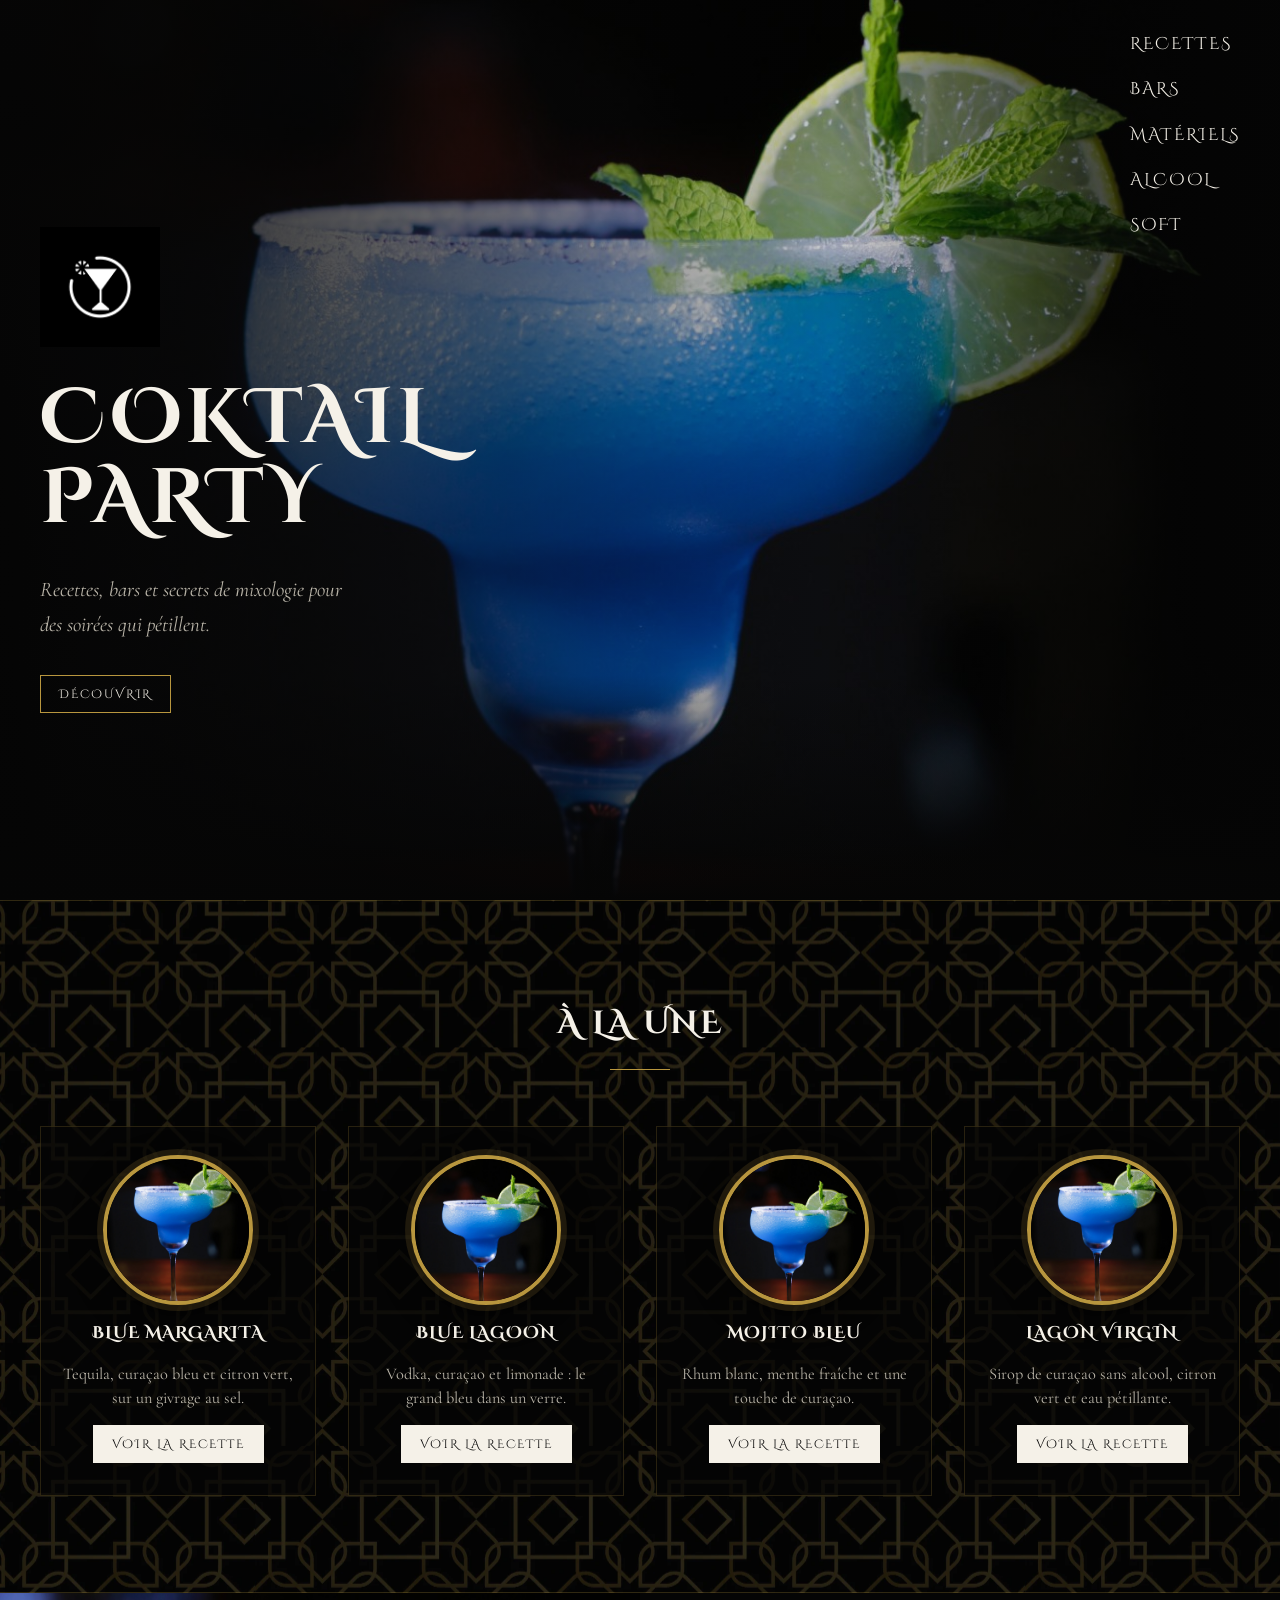
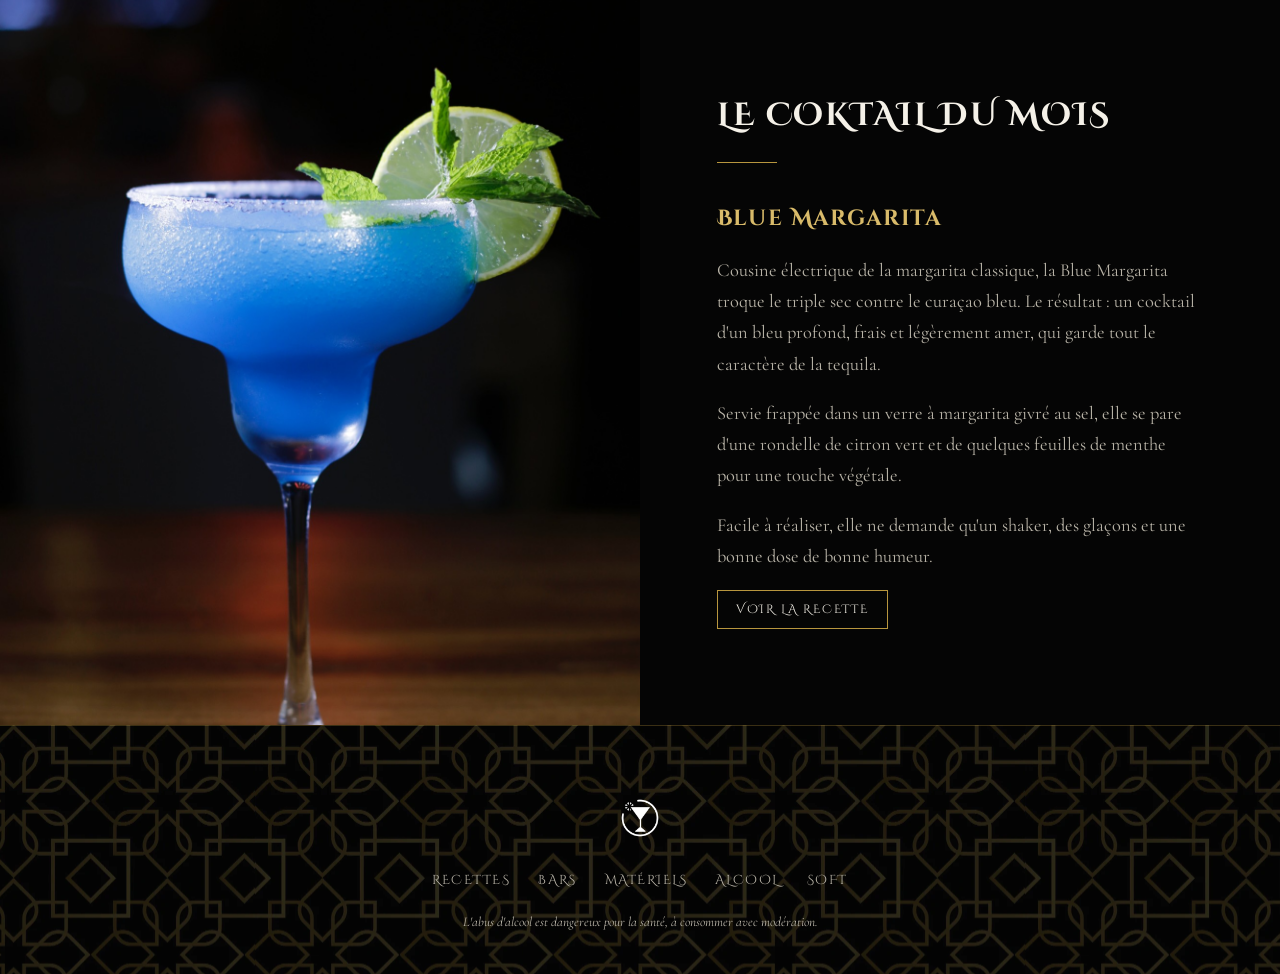
==== index.html @ d9c4f45a "Site Coktail Party : page d'accueil et page recette Co-Authored-By: Claude Opus 5.5 <noreply@anthrop" ====
<!DOCTYPE html>
<html lang="fr">
<head>
  <meta charset="UTF-8">
  <meta name="viewport" content="width=device-width, initial-scale=1.0">
  <title>Coktail Party — Recettes de cocktails</title>
  <meta name="description" content="Coktail Party : recettes de cocktails, bars, matériel, alcools et softs.">
  <link rel="icon" type="image/png" href="images/logo.png">
  <link rel="preconnect" href="https://fonts.googleapis.com">
  <link rel="preconnect" href="https://fonts.gstatic.com" crossorigin>
  <link href="https://fonts.googleapis.com/css2?family=Cinzel+Decorative:wght@400;700&family=Cormorant+Garamond:ital,wght@0,400;0,600;1,400&display=swap" rel="stylesheet">
  <link rel="stylesheet" href="css/style.css">
</head>
<body>

  <header class="entete">
    <div class="conteneur">
      <span></span>
      <nav class="nav" aria-label="Navigation principale">
        <button class="nav__bouton" type="button" aria-expanded="false" aria-controls="menu" aria-label="Ouvrir le menu">
          <svg class="icone-menu" viewBox="0 0 24 24" fill="none" stroke="currentColor" stroke-width="2" stroke-linecap="round"><path d="M4 7h16M4 12h16M4 17h16"/></svg>
          <svg class="icone-fermer" viewBox="0 0 24 24" fill="none" stroke="currentColor" stroke-width="2" stroke-linecap="round"><path d="M6 6l12 12M18 6L6 18"/></svg>
        </button>
        <ul class="nav__liste" id="menu">
          <li><a href="recette.html">Recettes</a></li>
          <li><a href="#bars">Bars</a></li>
          <li><a href="#materiels">Matériels</a></li>
          <li><a href="#alcool">Alcool</a></li>
          <li><a href="#soft">Soft</a></li>
        </ul>
      </nav>
    </div>
  </header>

  <main>
    <!-- Héros -->
    <section class="heros">
      <img class="heros__image" src="images/blue-margarita.jpg" alt="">
      <div class="conteneur heros__contenu">
        <img class="heros__logo" src="images/logo.png" alt="Logo Coktail Party">
        <h1>Coktail<br>Party</h1>
        <p class="heros__accroche">Recettes, bars et secrets de mixologie pour des soirées qui pétillent.</p>
        <a class="bouton bouton--contour" href="#a-la-une">Découvrir</a>
      </div>
    </section>

    <!-- À la une -->
    <section class="a-la-une" id="a-la-une">
      <div class="conteneur">
        <h2 class="titre-section">À la une</h2>
        <div class="cartes">
          <article class="carte apparition">
            <div class="medaillon"><img src="images/blue-margarita.jpg" alt="Blue Margarita" loading="lazy"></div>
            <h3>Blue Margarita</h3>
            <p>Tequila, curaçao bleu et citron vert, sur un givrage au sel.</p>
            <a class="bouton" href="recette.html">Voir la recette</a>
          </article>
          <article class="carte apparition">
            <div class="medaillon"><img src="images/blue-margarita.jpg" alt="Blue Lagoon" loading="lazy" style="object-position: 70% 30%"></div>
            <h3>Blue Lagoon</h3>
            <p>Vodka, curaçao et limonade : le grand bleu dans un verre.</p>
            <a class="bouton" href="recette.html">Voir la recette</a>
          </article>
          <article class="carte apparition">
            <div class="medaillon"><img src="images/blue-margarita.jpg" alt="Mojito bleu" loading="lazy" style="object-position: 80% 22%"></div>
            <h3>Mojito Bleu</h3>
            <p>Rhum blanc, menthe fraîche et une touche de curaçao.</p>
            <a class="bouton" href="recette.html">Voir la recette</a>
          </article>
          <article class="carte apparition">
            <div class="medaillon"><img src="images/blue-margarita.jpg" alt="Lagon virgin" loading="lazy" style="object-position: 45% 50%"></div>
            <h3>Lagon Virgin</h3>
            <p>Sirop de curaçao sans alcool, citron vert et eau pétillante.</p>
            <a class="bouton" href="recette.html">Voir la recette</a>
          </article>
        </div>
      </div>
    </section>

    <!-- Le coktail du mois -->
    <section class="du-mois">
      <div class="du-mois__image">
        <img src="images/blue-margarita.jpg" alt="Blue Margarita garnie d'une rondelle de citron vert et de menthe" loading="lazy">
      </div>
      <div class="du-mois__texte apparition">
        <h2 class="titre-section">Le coktail du mois</h2>
        <h3>Blue Margarita</h3>
        <p>Cousine électrique de la margarita classique, la Blue Margarita troque le triple sec contre le curaçao bleu. Le résultat : un cocktail d'un bleu profond, frais et légèrement amer, qui garde tout le caractère de la tequila.</p>
        <p>Servie frappée dans un verre à margarita givré au sel, elle se pare d'une rondelle de citron vert et de quelques feuilles de menthe pour une touche végétale.</p>
        <p>Facile à réaliser, elle ne demande qu'un shaker, des glaçons et une bonne dose de bonne humeur.</p>
        <a class="bouton bouton--contour" href="recette.html">Voir la recette</a>
      </div>
    </section>
  </main>

  <footer class="pied">
    <div class="conteneur">
      <img src="images/logo-contour.png" alt="Coktail Party">
      <ul class="pied__liens">
        <li><a href="recette.html">Recettes</a></li>
        <li><a href="#bars">Bars</a></li>
        <li><a href="#materiels">Matériels</a></li>
        <li><a href="#alcool">Alcool</a></li>
        <li><a href="#soft">Soft</a></li>
      </ul>
      <small>L'abus d'alcool est dangereux pour la santé, à consommer avec modération.</small>
    </div>
  </footer>

  <script src="js/main.js"></script>
</body>
</html>
---- css/style.css ----
/* ==========================================================================
   Coktail Party — feuille de style
   ========================================================================== */

:root {
  --noir: #050505;
  --noir-doux: #0d0c0a;
  --or: #b8963e;
  --or-clair: #d9bb6a;
  --blanc: #f5f1e8;
  --gris: #b9b4a8;
  --titre: "Cinzel Decorative", "Cinzel", Georgia, serif;
  --texte: "Cormorant Garamond", Georgia, serif;
  --largeur: 1200px;
}

*,
*::before,
*::after { box-sizing: border-box; }

html { scroll-behavior: smooth; }

body {
  margin: 0;
  background: var(--noir);
  color: var(--blanc);
  font-family: var(--texte);
  font-size: 1.15rem;
  line-height: 1.7;
  -webkit-font-smoothing: antialiased;
}

img { display: block; max-width: 100%; }

a { color: inherit; text-decoration: none; }

h1, h2, h3 {
  font-family: var(--titre);
  font-weight: 700;
  letter-spacing: .06em;
  margin: 0;
}

.conteneur {
  width: min(var(--largeur), 100% - 32px);
  margin-inline: auto;
}

/* --------------------------------------------------------------------------
   Navigation
   -------------------------------------------------------------------------- */

.entete {
  position: absolute;
  inset: 0 0 auto 0;
  z-index: 10;
  padding: 28px 0;
}

.entete .conteneur {
  display: flex;
  align-items: flex-start;
  justify-content: space-between;
  gap: 24px;
}

.entete__logo { display: flex; align-items: center; gap: 12px; }
.entete__logo img { width: 64px; height: 64px; }
.entete__logo span {
  font-family: var(--titre);
  font-size: .8rem;
  line-height: 1.2;
  letter-spacing: .15em;
}

.nav { display: flex; flex-direction: column; align-items: flex-end; gap: 22px; }

.nav__bouton {
  display: none;
  background: none;
  border: 0;
  color: var(--blanc);
  cursor: pointer;
  padding: 6px;
}
.nav__bouton svg { width: 28px; height: 28px; }
.nav__bouton .icone-fermer { display: none; }

.nav__liste {
  list-style: none;
  margin: 0;
  padding: 0;
  display: flex;
  flex-direction: column;
  gap: 14px;
}

.nav__liste a {
  font-family: var(--titre);
  font-size: 1.05rem;
  letter-spacing: .12em;
  text-transform: uppercase;
  position: relative;
  padding-bottom: 2px;
  transition: color .25s;
}
.nav__liste a::after {
  content: "";
  position: absolute;
  left: 0; bottom: 0;
  width: 100%; height: 1px;
  background: var(--or);
  transform: scaleX(0);
  transform-origin: left;
  transition: transform .3s;
}
.nav__liste a:hover,
.nav__liste a[aria-current="page"] { color: var(--or-clair); }
.nav__liste a:hover::after,
.nav__liste a[aria-current="page"]::after { transform: scaleX(1); }

/* --------------------------------------------------------------------------
   Héros — page d'accueil
   -------------------------------------------------------------------------- */

.heros {
  position: relative;
  min-height: 100vh;
  min-height: 100svh;
  display: flex;
  align-items: center;
  overflow: hidden;
  background: var(--noir);
}

.heros__image {
  position: absolute;
  inset: 0;
  width: 100%;
  height: 100%;
  object-fit: cover;
  object-position: 60% 35%;
}

.heros::after {
  content: "";
  position: absolute;
  inset: 0;
  background:
    linear-gradient(90deg, rgba(5,5,5,.95) 0%, rgba(5,5,5,.55) 40%, rgba(5,5,5,.2) 65%, rgba(5,5,5,.85) 100%),
    linear-gradient(0deg, var(--noir) 0%, transparent 25%);
}

.heros__contenu {
  position: relative;
  z-index: 1;
  display: flex;
  flex-direction: column;
  gap: 32px;
  padding-top: 40px;
}

.heros__logo {
  width: 120px;
  height: 120px;
  background: #000;
}

.heros h1 {
  font-size: clamp(2.6rem, 6vw, 4.8rem);
  line-height: 1.05;
  text-transform: uppercase;
}

.heros__accroche {
  max-width: 34ch;
  color: var(--gris);
  font-size: 1.3rem;
  font-style: italic;
  margin: 0;
}

/* --------------------------------------------------------------------------
   Boutons
   -------------------------------------------------------------------------- */

.bouton {
  display: inline-block;
  align-self: flex-start;
  font-family: var(--titre);
  font-size: .75rem;
  letter-spacing: .15em;
  text-transform: uppercase;
  color: var(--noir);
  background: var(--blanc);
  padding: 8px 18px;
  border: 1px solid var(--blanc);
  transition: background .25s, color .25s, border-color .25s;
}
.bouton:hover { background: var(--or); border-color: var(--or); color: var(--noir); }

.bouton--contour { background: transparent; color: var(--blanc); border-color: var(--or); }
.bouton--contour:hover { background: var(--or); }

/* --------------------------------------------------------------------------
   Titres de section
   -------------------------------------------------------------------------- */

.titre-section {
  text-align: center;
  font-size: clamp(1.4rem, 3vw, 2rem);
  text-transform: uppercase;
  margin-bottom: 56px;
}
.titre-section::after {
  content: "";
  display: block;
  width: 60px;
  height: 1px;
  margin: 18px auto 0;
  background: var(--or);
}

/* --------------------------------------------------------------------------
   À la une
   -------------------------------------------------------------------------- */

.a-la-une {
  padding: 96px 0;
  background: var(--noir) url("../images/motif.webp") center / 770px auto repeat;
  border-block: 1px solid rgba(184,150,62,.25);
}

.cartes {
  display: grid;
  grid-template-columns: repeat(4, 1fr);
  gap: 32px;
}

.carte {
  display: flex;
  flex-direction: column;
  align-items: center;
  text-align: center;
  gap: 14px;
  padding: 28px 18px 32px;
  background: rgba(5,5,5,.72);
  border: 1px solid rgba(184,150,62,.2);
  transition: transform .35s, border-color .35s;
}
.carte:hover { transform: translateY(-6px); border-color: var(--or); }

.carte .bouton { align-self: center; }

.medaillon {
  width: 150px;
  aspect-ratio: 1;
  border-radius: 50%;
  border: 4px solid var(--or);
  overflow: hidden;
  box-shadow: 0 0 0 6px rgba(184,150,62,.15), 0 10px 30px rgba(0,0,0,.6);
  flex-shrink: 0;
}
.medaillon img {
  width: 100%;
  height: 100%;
  object-fit: cover;
  transition: transform .5s;
}
.carte:hover .medaillon img { transform: scale(1.08); }

.carte h3 { font-size: 1.05rem; text-transform: uppercase; }
.carte p { margin: 0; color: var(--gris); font-size: 1.02rem; line-height: 1.5; }

/* --------------------------------------------------------------------------
   Le coktail du mois
   -------------------------------------------------------------------------- */

.du-mois {
  display: grid;
  grid-template-columns: 1fr 1fr;
  background: var(--noir);
}

.du-mois__image { min-height: 640px; position: relative; overflow: hidden; }
.du-mois__image img {
  position: absolute;
  inset: 0;
  width: 100%;
  height: 100%;
  object-fit: cover;
  object-position: center 40%;
}

.du-mois__texte {
  padding: 96px clamp(24px, 6vw, 96px);
  display: flex;
  flex-direction: column;
  justify-content: center;
  gap: 18px;
}
.du-mois__texte .titre-section { text-align: left; margin-bottom: 18px; }
.du-mois__texte .titre-section::after { margin-left: 0; }
.du-mois__texte p { margin: 0; color: var(--gris); }
.du-mois__texte h3 { font-size: 1.4rem; color: var(--or-clair); }

/* --------------------------------------------------------------------------
   Page interne
   -------------------------------------------------------------------------- */

.bandeau {
  position: relative;
  height: 62vh;
  min-height: 420px;
  overflow: hidden;
  background: var(--noir);
}
.bandeau img {
  position: absolute;
  inset: 0;
  width: 100%;
  height: 100%;
  object-fit: cover;
  object-position: center 30%;
}
.bandeau::after {
  content: "";
  position: absolute;
  inset: 0;
  background:
    linear-gradient(0deg, var(--noir) 0%, rgba(5,5,5,.2) 45%, rgba(5,5,5,.6) 100%),
    linear-gradient(90deg, rgba(5,5,5,.6) 0%, transparent 30%, transparent 70%, rgba(5,5,5,.75) 100%);
}
.bandeau__titre {
  position: absolute;
  z-index: 1;
  left: 0; right: 0; bottom: 48px;
  text-align: center;
}
.bandeau__titre h1 { font-size: clamp(2rem, 5vw, 3.6rem); text-transform: uppercase; }
.bandeau__titre p { margin: 6px 0 0; color: var(--or-clair); font-style: italic; font-size: 1.25rem; }

.recette { padding: 64px 0 120px; }

.bloc {
  display: grid;
  grid-template-columns: 240px 1fr;
  align-items: center;
  gap: clamp(32px, 6vw, 88px);
  padding: 56px 0;
  max-width: 980px;
  margin-inline: auto;
}
.bloc + .bloc { border-top: 1px solid rgba(184,150,62,.2); }
.bloc--inverse { grid-template-columns: 1fr 240px; }
.bloc--inverse .medaillon { order: 2; }

.bloc .medaillon { width: 240px; }

.bloc h2 { font-size: 1.5rem; text-transform: uppercase; margin-bottom: 16px; color: var(--or-clair); }
.bloc p { margin: 0 0 14px; color: var(--gris); }

.ingredients { list-style: none; margin: 0; padding: 0; }
.ingredients li {
  display: flex;
  justify-content: space-between;
  gap: 16px;
  padding: 8px 0;
  border-bottom: 1px dotted rgba(184,150,62,.35);
  color: var(--blanc);
}
.ingredients li span:last-child { color: var(--or-clair); white-space: nowrap; }

.etapes { margin: 0; padding-left: 1.4em; color: var(--gris); }
.etapes li { padding-left: 6px; margin-bottom: 10px; }
.etapes li::marker { color: var(--or); font-family: var(--titre); }

.fiche {
  display: flex;
  flex-wrap: wrap;
  justify-content: center;
  gap: 12px 40px;
  margin: 0 auto;
  padding: 20px 0;
  border-block: 1px solid rgba(184,150,62,.35);
  max-width: 980px;
  font-family: var(--titre);
  font-size: .85rem;
  letter-spacing: .1em;
  text-transform: uppercase;
}
.fiche strong { color: var(--or-clair); font-weight: 700; }

/* --------------------------------------------------------------------------
   Pied de page
   -------------------------------------------------------------------------- */

.pied {
  padding: 56px 0 40px;
  background: var(--noir) url("../images/motif.webp") center / 770px auto repeat;
  border-top: 1px solid rgba(184,150,62,.3);
  text-align: center;
  color: var(--gris);
  font-size: 1rem;
}
.pied img { width: 72px; margin: 0 auto 16px; }
.pied__liens {
  list-style: none;
  padding: 0;
  margin: 0 0 20px;
  display: flex;
  flex-wrap: wrap;
  justify-content: center;
  gap: 8px 28px;
  font-family: var(--titre);
  font-size: .8rem;
  letter-spacing: .12em;
  text-transform: uppercase;
}
.pied__liens a:hover { color: var(--or-clair); }
.pied small { display: block; font-style: italic; }

/* --------------------------------------------------------------------------
   Animations d'apparition
   -------------------------------------------------------------------------- */

.apparition { opacity: 0; transform: translateY(24px); transition: opacity .8s ease, transform .8s ease; }
.apparition.visible { opacity: 1; transform: none; }

@media (prefers-reduced-motion: reduce) {
  html { scroll-behavior: auto; }
  .apparition { opacity: 1; transform: none; transition: none; }
}

/* --------------------------------------------------------------------------
   Responsive
   -------------------------------------------------------------------------- */

@media (max-width: 1000px) {
  .cartes { grid-template-columns: repeat(2, 1fr); }
}

@media (max-width: 800px) {
  .nav__bouton { display: block; position: relative; z-index: 2; }

  .nav__liste {
    position: fixed;
    inset: 0;
    z-index: 1;
    justify-content: center;
    align-items: center;
    gap: 28px;
    background: rgba(5,5,5,.97) url("../images/motif.webp") center / 600px auto;
    opacity: 0;
    visibility: hidden;
    transition: opacity .3s, visibility .3s;
  }
  .nav__liste a { font-size: 1.4rem; }

  .nav.ouvert .nav__liste { opacity: 1; visibility: visible; }
  .nav.ouvert .icone-menu { display: none; }
  .nav.ouvert .icone-fermer { display: block; }

  .du-mois { grid-template-columns: 1fr; }
  .du-mois__image { min-height: 420px; }
  .du-mois__texte { padding: 56px 16px 72px; }

  .bloc,
  .bloc--inverse { grid-template-columns: 1fr; justify-items: center; padding: 40px 0; }
  .bloc--inverse .medaillon { order: 0; }
  .bloc .medaillon { width: 180px; }
  .bloc > div { width: 100%; }
  .bloc h2 { text-align: center; }
}

@media (max-width: 520px) {
  .cartes { grid-template-columns: 1fr; }
  .heros__logo { width: 88px; height: 88px; }
  .a-la-une { padding: 72px 0; }
}
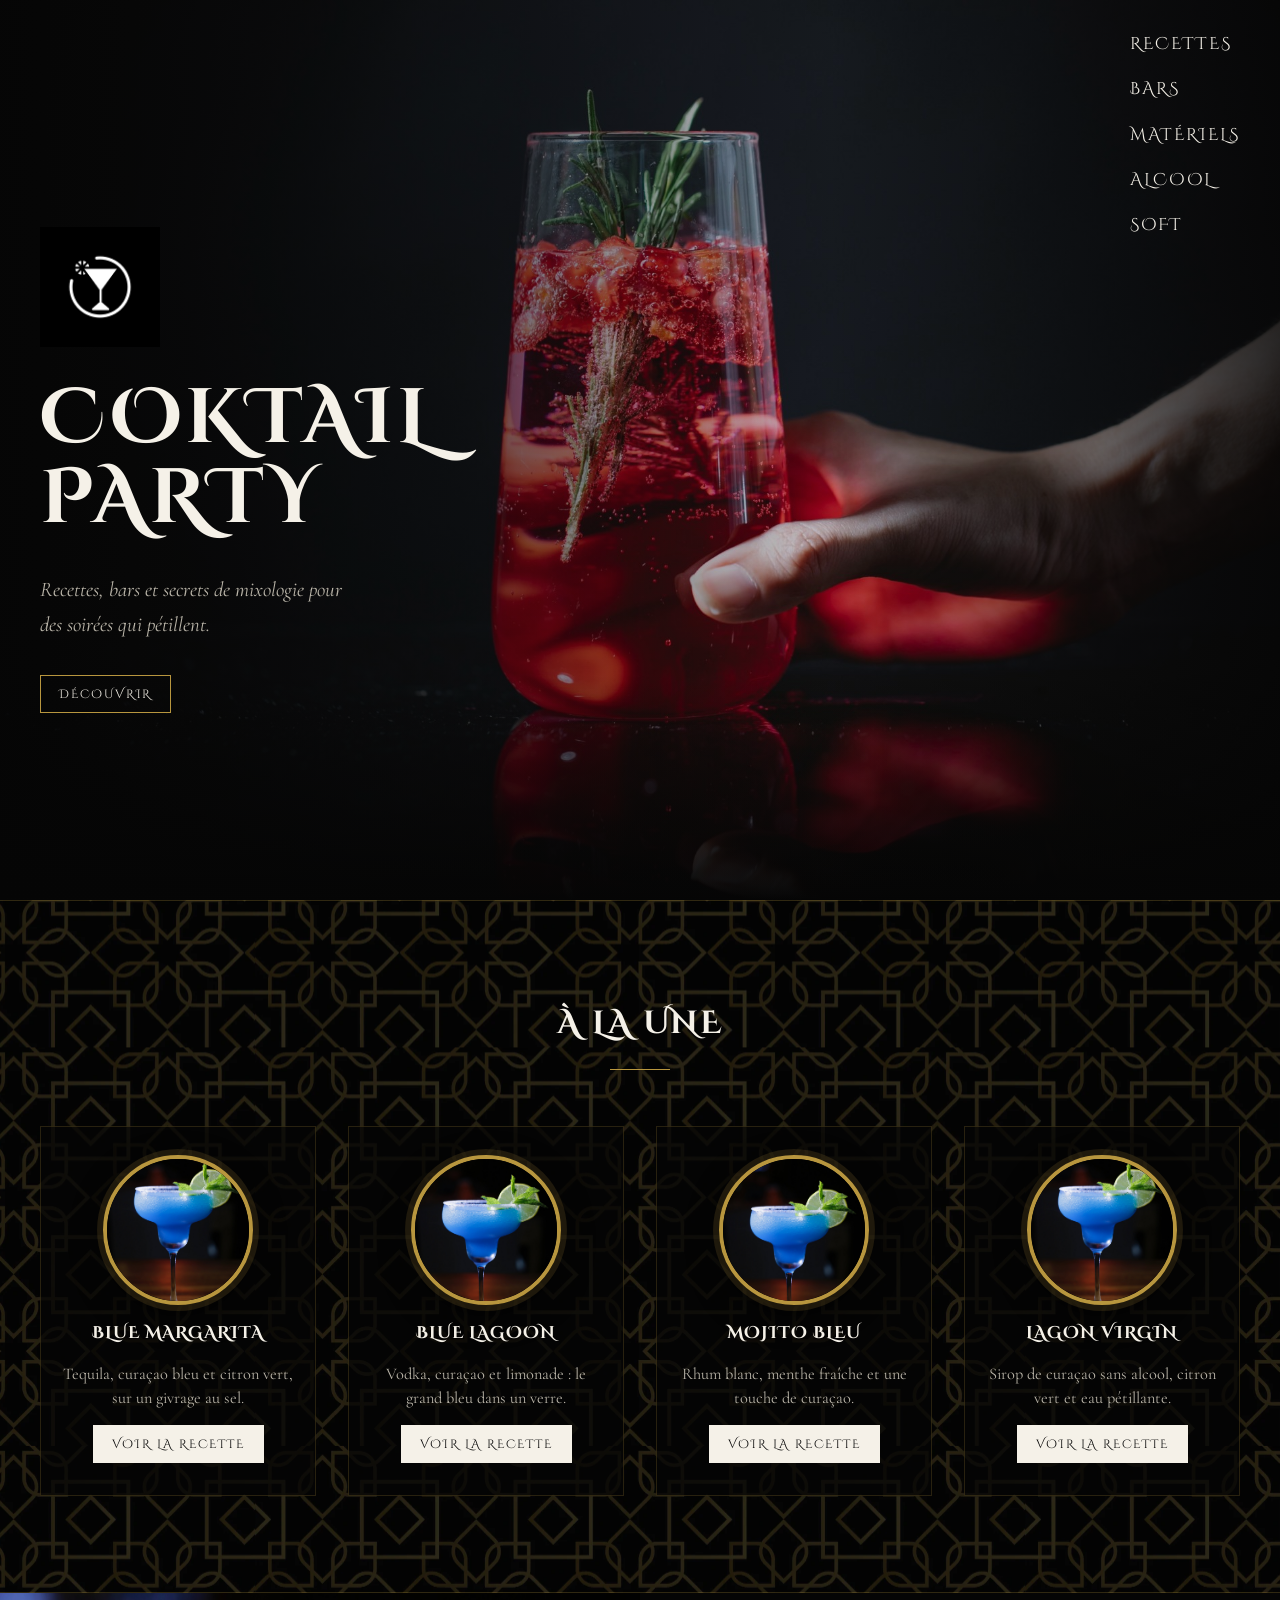
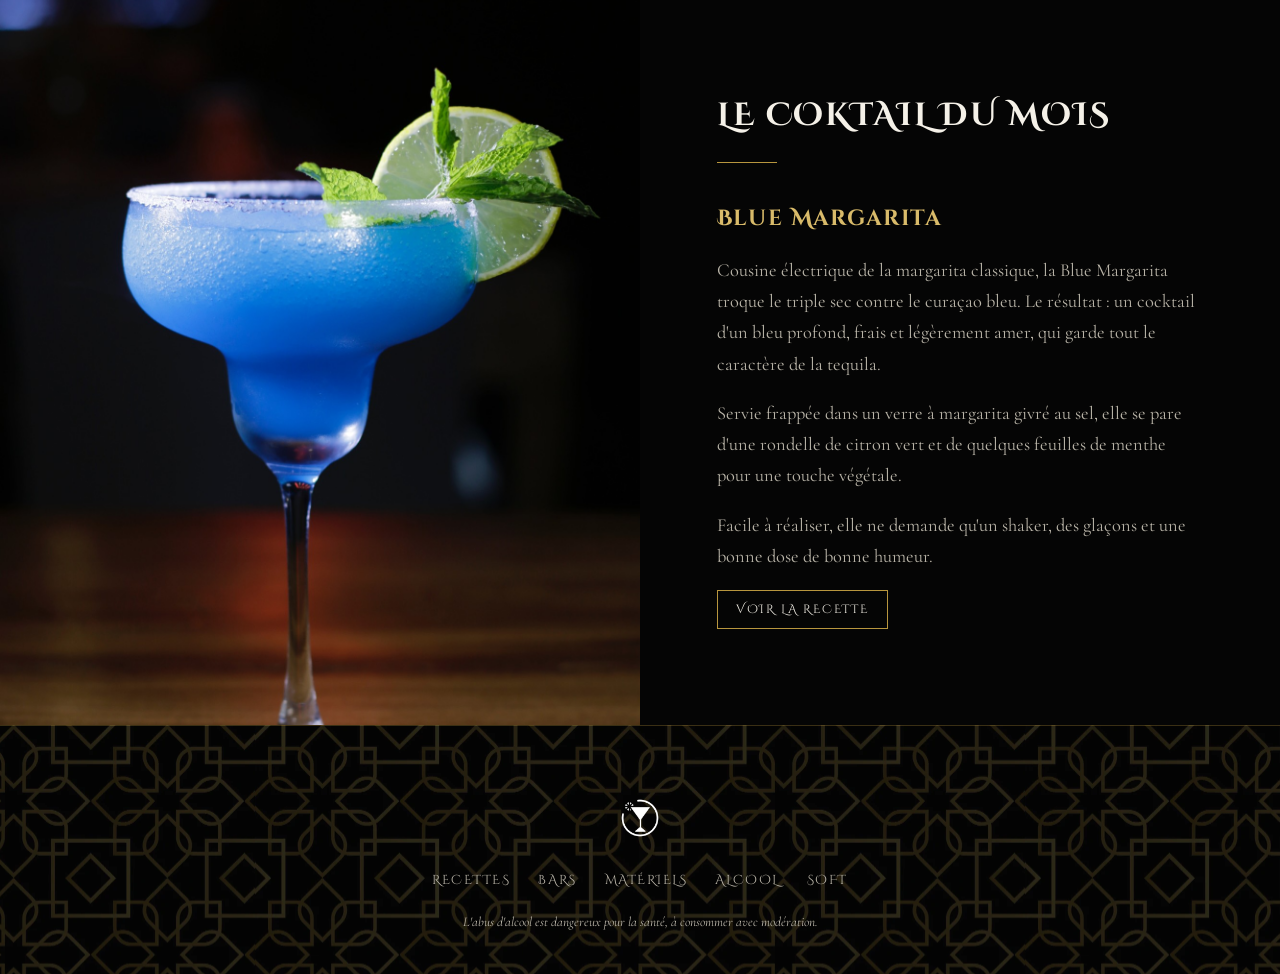
==== commit 21e6b2ee: "Nouvelle photo pour l'en-tête de la page d'accueil Co-Authored-By: Claude Opus 5.5 <noreply@anthropi" ====
--- a/index.html
+++ b/index.html
@@ -35,7 +35,7 @@
   <main>
     <!-- Héros -->
     <section class="heros">
-      <img class="heros__image" src="images/blue-margarita.jpg" alt="">
+      <img class="heros__image" src="images/cocktail-grenade.jpg" alt="">
       <div class="conteneur heros__contenu">
         <img class="heros__logo" src="images/logo.png" alt="Logo Coktail Party">
         <h1>Coktail<br>Party</h1>
--- a/css/style.css
+++ b/css/style.css
@@ -139,7 +139,7 @@
   width: 100%;
   height: 100%;
   object-fit: cover;
-  object-position: 60% 35%;
+  object-position: 60% center;
 }
 
 .heros::after {
@@ -478,3 +478,12 @@
   .heros__logo { width: 88px; height: 88px; }
   .a-la-une { padding: 72px 0; }
 }
+
+@media (max-width: 800px) {
+  .heros__image { object-position: 55% center; }
+  .heros::after {
+    background:
+      linear-gradient(90deg, rgba(5,5,5,.85) 0%, rgba(5,5,5,.55) 70%, rgba(5,5,5,.4) 100%),
+      linear-gradient(0deg, var(--noir) 0%, transparent 30%);
+  }
+}
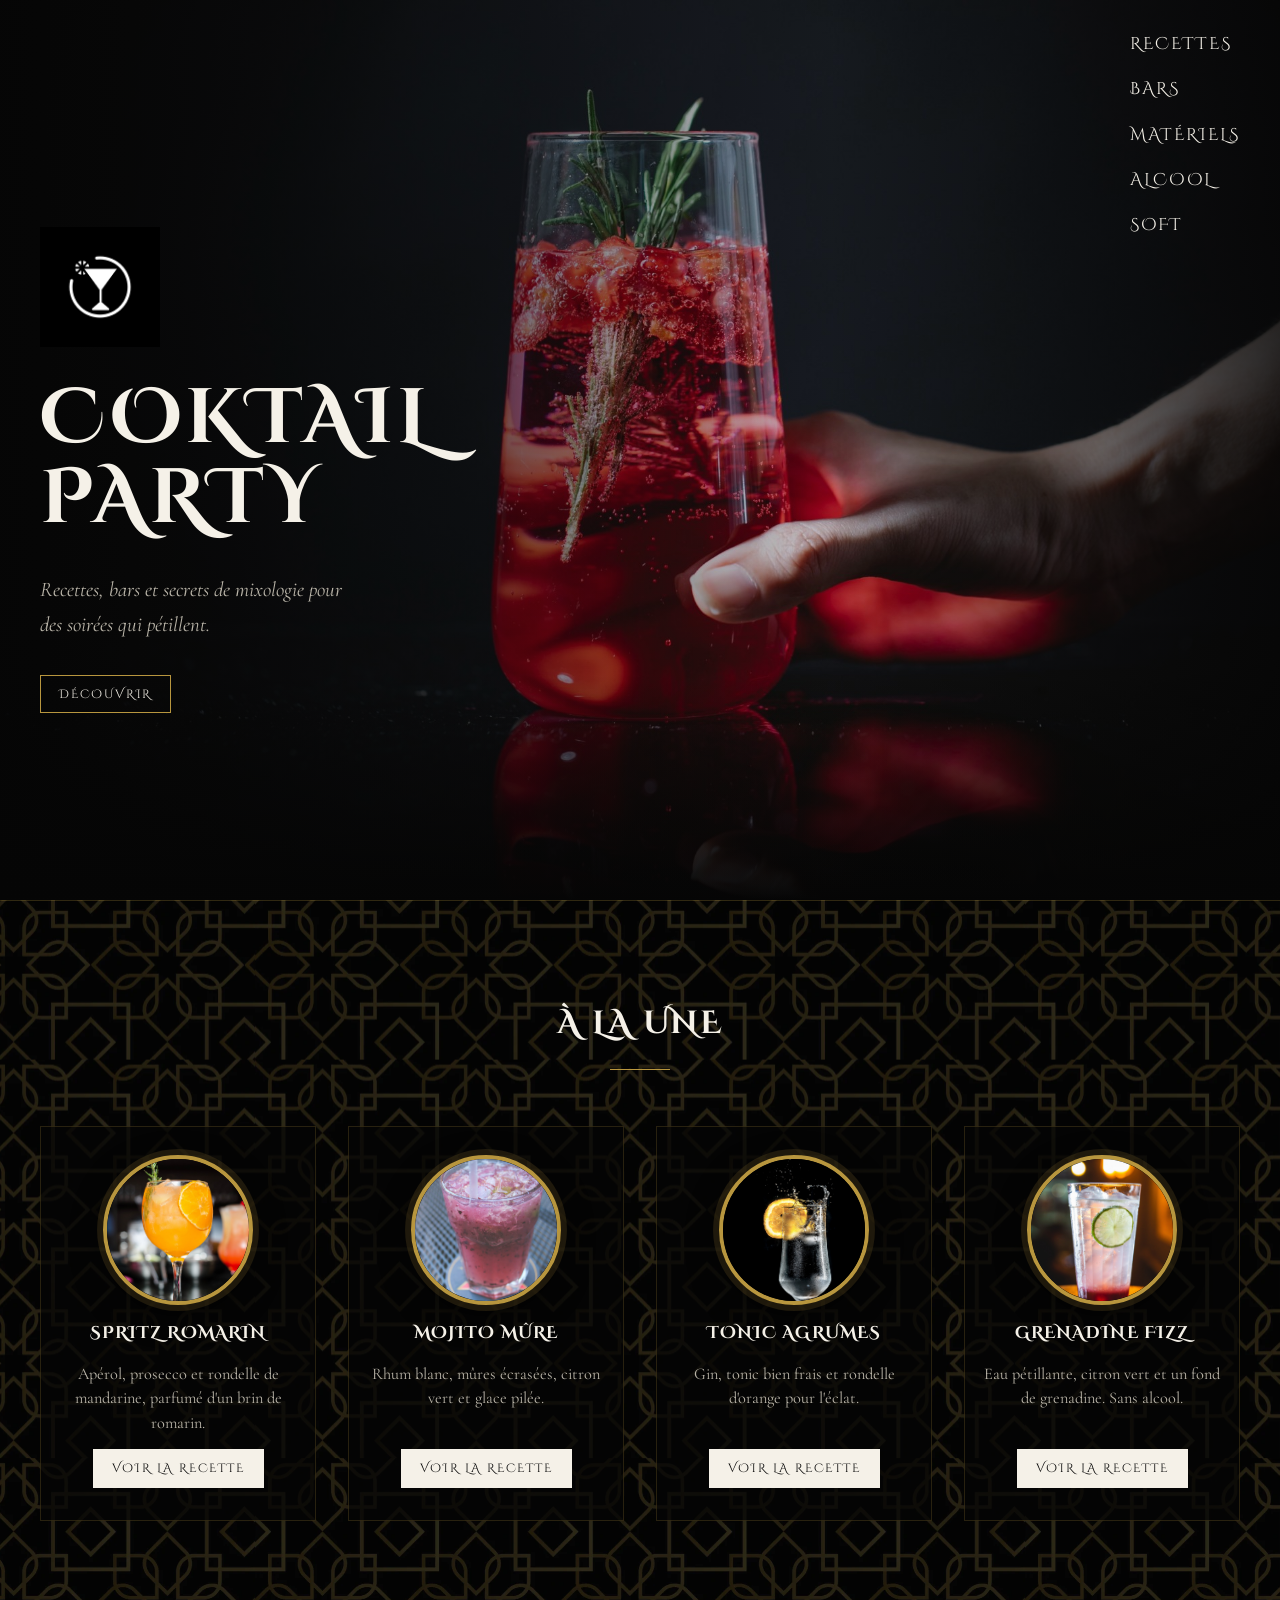
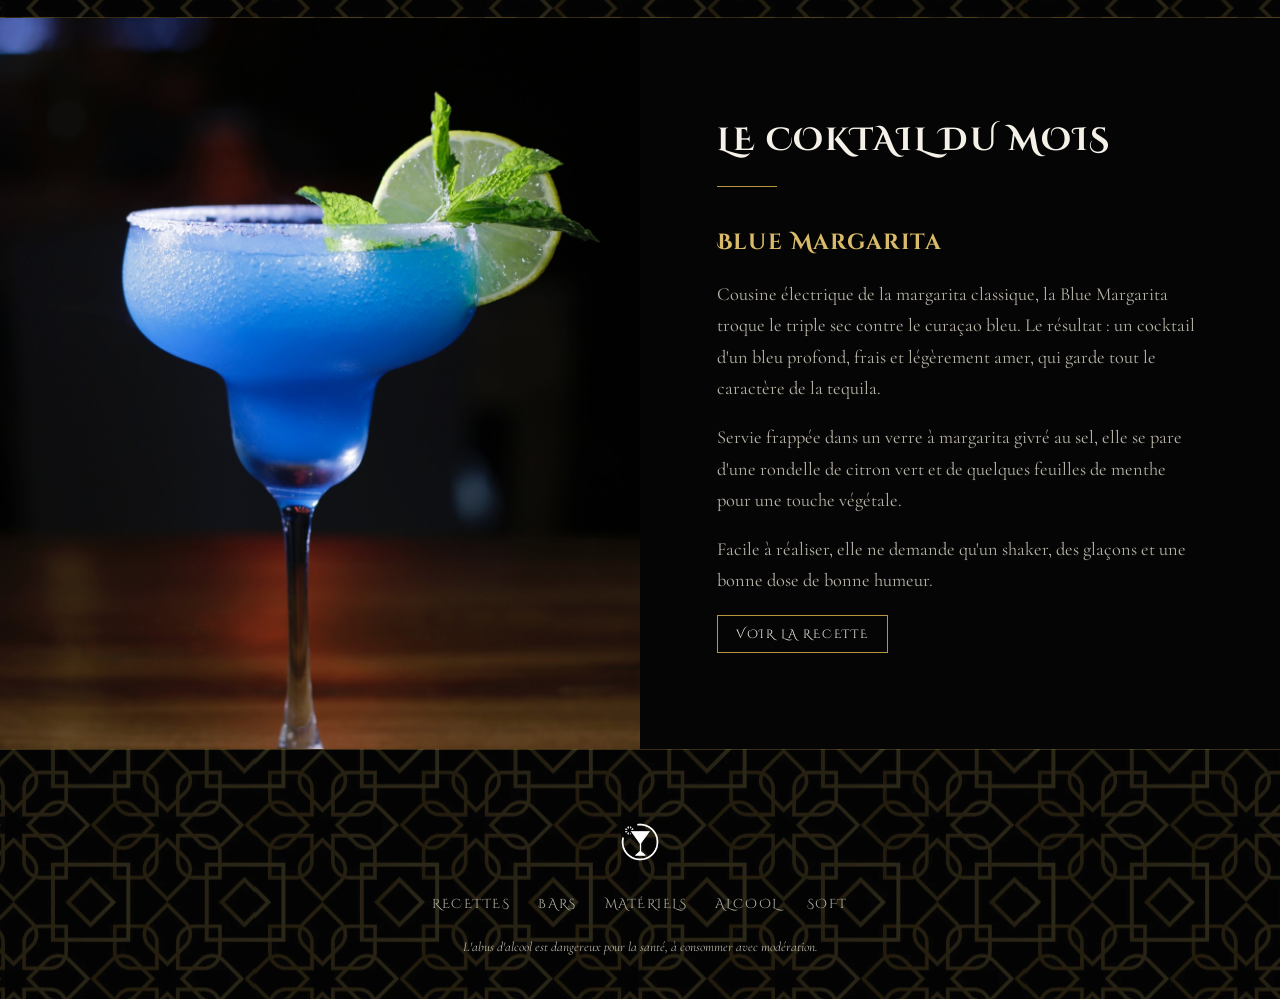
==== commit a096764e: "Nouvelles photos : cartes À la une, bandeau et médaillons de la page recette Co-Authored-By: Claude " ====
--- a/index.html
+++ b/index.html
@@ -50,27 +50,27 @@
         <h2 class="titre-section">À la une</h2>
         <div class="cartes">
           <article class="carte apparition">
-            <div class="medaillon"><img src="images/blue-margarita.jpg" alt="Blue Margarita" loading="lazy"></div>
-            <h3>Blue Margarita</h3>
-            <p>Tequila, curaçao bleu et citron vert, sur un givrage au sel.</p>
+            <div class="medaillon"><img src="images/spritz-romarin.jpg" alt="Spritz romarin" loading="lazy" style="object-position: 50% 35%"></div>
+            <h3>Spritz Romarin</h3>
+            <p>Apérol, prosecco et rondelle de mandarine, parfumé d'un brin de romarin.</p>
             <a class="bouton" href="recette.html">Voir la recette</a>
           </article>
           <article class="carte apparition">
-            <div class="medaillon"><img src="images/blue-margarita.jpg" alt="Blue Lagoon" loading="lazy" style="object-position: 70% 30%"></div>
-            <h3>Blue Lagoon</h3>
-            <p>Vodka, curaçao et limonade : le grand bleu dans un verre.</p>
+            <div class="medaillon"><img src="images/mojito-mure.jpg" alt="Mojito à la mûre" loading="lazy" style="object-position: 50% 40%"></div>
+            <h3>Mojito Mûre</h3>
+            <p>Rhum blanc, mûres écrasées, citron vert et glace pilée.</p>
             <a class="bouton" href="recette.html">Voir la recette</a>
           </article>
           <article class="carte apparition">
-            <div class="medaillon"><img src="images/blue-margarita.jpg" alt="Mojito bleu" loading="lazy" style="object-position: 80% 22%"></div>
-            <h3>Mojito Bleu</h3>
-            <p>Rhum blanc, menthe fraîche et une touche de curaçao.</p>
+            <div class="medaillon"><img src="images/tonic-agrumes.jpg" alt="Tonic aux agrumes" loading="lazy" style="object-position: 45% 45%"></div>
+            <h3>Tonic Agrumes</h3>
+            <p>Gin, tonic bien frais et rondelle d'orange pour l'éclat.</p>
             <a class="bouton" href="recette.html">Voir la recette</a>
           </article>
           <article class="carte apparition">
-            <div class="medaillon"><img src="images/blue-margarita.jpg" alt="Lagon virgin" loading="lazy" style="object-position: 45% 50%"></div>
-            <h3>Lagon Virgin</h3>
-            <p>Sirop de curaçao sans alcool, citron vert et eau pétillante.</p>
+            <div class="medaillon"><img src="images/grenadine-fizz.jpg" alt="Grenadine fizz" loading="lazy" style="object-position: 50% 55%"></div>
+            <h3>Grenadine Fizz</h3>
+            <p>Eau pétillante, citron vert et un fond de grenadine. Sans alcool.</p>
             <a class="bouton" href="recette.html">Voir la recette</a>
           </article>
         </div>
--- a/css/style.css
+++ b/css/style.css
@@ -270,7 +270,7 @@
 .carte:hover .medaillon img { transform: scale(1.08); }
 
 .carte h3 { font-size: 1.05rem; text-transform: uppercase; }
-.carte p { margin: 0; color: var(--gris); font-size: 1.02rem; line-height: 1.5; }
+.carte p { flex-grow: 1; margin: 0; color: var(--gris); font-size: 1.02rem; line-height: 1.5; }
 
 /* --------------------------------------------------------------------------
    Le coktail du mois
@@ -321,7 +321,7 @@
   width: 100%;
   height: 100%;
   object-fit: cover;
-  object-position: center 30%;
+  object-position: center 70%;
 }
 .bandeau::after {
   content: "";
@@ -332,15 +332,15 @@
     linear-gradient(90deg, rgba(5,5,5,.6) 0%, transparent 30%, transparent 70%, rgba(5,5,5,.75) 100%);
 }
 .bandeau__titre {
-  position: absolute;
-  z-index: 1;
-  left: 0; right: 0; bottom: 48px;
+  position: relative;
+  margin-top: -40px;
+  padding: 0 16px;
   text-align: center;
 }
 .bandeau__titre h1 { font-size: clamp(2rem, 5vw, 3.6rem); text-transform: uppercase; }
 .bandeau__titre p { margin: 6px 0 0; color: var(--or-clair); font-style: italic; font-size: 1.25rem; }
 
-.recette { padding: 64px 0 120px; }
+.recette { padding: 48px 0 120px; }
 
 .bloc {
   display: grid;
@@ -487,3 +487,7 @@
       linear-gradient(0deg, var(--noir) 0%, transparent 30%);
   }
 }
+
+@media (max-width: 800px) {
+  .bandeau img { object-position: 45% 70%; }
+}
